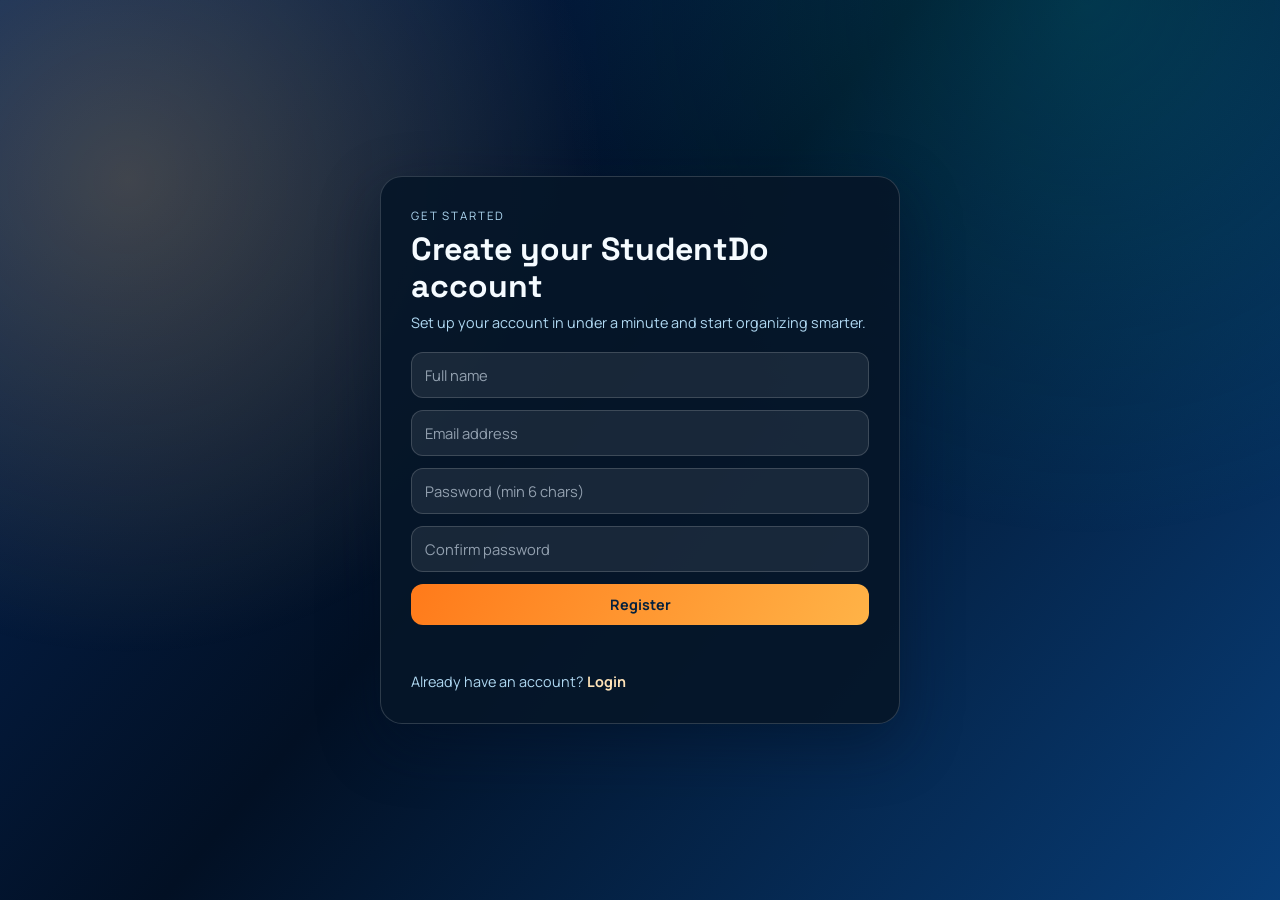
==== register.html @ 7a9e355e "update UI added login page" ====
<!DOCTYPE html>
<html lang="en">
<head>
    <meta charset="UTF-8">
    <meta name="viewport" content="width=device-width, initial-scale=1.0">
    <title>StudentDo | Register</title>
    <link rel="preconnect" href="https://fonts.googleapis.com">
    <link rel="preconnect" href="https://fonts.gstatic.com" crossorigin>
    <link href="https://fonts.googleapis.com/css2?family=Space+Grotesk:wght@400;500;700&family=Manrope:wght@400;600;700&display=swap" rel="stylesheet">
    <link rel="stylesheet" href="style.css">
</head>
<body class="auth-page">
    <section class="auth-card" aria-labelledby="registerTitle">
        <p class="eyebrow">Get Started</p>
        <h1 id="registerTitle">Create your StudentDo account</h1>
        <p class="auth-subtext">Set up your account in under a minute and start organizing smarter.</p>

        <form id="registerForm" class="auth-form">
            <input type="text" id="name" placeholder="Full name" autocomplete="name" required>
            <input type="email" id="email" placeholder="Email address" autocomplete="email" required>
            <input type="password" id="password" placeholder="Password (min 6 chars)" autocomplete="new-password" required>
            <input type="password" id="confirmPassword" placeholder="Confirm password" autocomplete="new-password" required>
            <button type="submit">Register</button>
            <p id="registerMessage" class="form-message" aria-live="polite"></p>
        </form>

        <p class="auth-links">Already have an account? <a href="login.html">Login</a></p>
    </section>

    <script src="auth.js"></script>
</body>
</html>
---- style.css ----
* {
    margin: 0;
    padding: 0;
    box-sizing: border-box;
}

:root {
    --bg-main: linear-gradient(130deg, #052659 0%, #021024 45%, #083d77 100%);
    --bg-overlay: radial-gradient(circle at 10% 20%, rgba(255, 190, 92, 0.24) 0%, rgba(255, 190, 92, 0) 35%), radial-gradient(circle at 85% 0%, rgba(0, 173, 181, 0.22) 0%, rgba(0, 173, 181, 0) 38%);
    --panel: rgba(8, 27, 48, 0.74);
    --panel-strong: rgba(6, 22, 41, 0.92);
    --panel-border: rgba(255, 255, 255, 0.16);
    --text: #f5fbff;
    --muted: #afd8f2;
    --accent: #ff7a1a;
    --accent-strong: #ffb347;
    --success: #67e8a3;
    --danger: #fb7185;
    --shadow: 0 20px 60px rgba(2, 16, 36, 0.45);
    --font-display: "Space Grotesk", "Segoe UI", sans-serif;
    --font-body: "Manrope", "Segoe UI", sans-serif;
}

body {
    min-height: 100vh;
    background: var(--bg-main);
    color: var(--text);
    font-family: var(--font-body);
    line-height: 1.5;
    position: relative;
}

body::before {
    content: "";
    position: fixed;
    inset: 0;
    background: var(--bg-overlay);
    z-index: -1;
}

.site-shell {
    width: min(1120px, 94vw);
    margin: 28px auto;
}

.topbar {
    display: flex;
    justify-content: space-between;
    align-items: center;
    gap: 12px;
    margin-bottom: 18px;
}

.brand {
    text-decoration: none;
    color: var(--text);
    font-family: var(--font-display);
    font-size: 1.6rem;
    font-weight: 700;
    letter-spacing: -0.04em;
}

.top-actions {
    display: flex;
    align-items: center;
    gap: 10px;
    flex-wrap: wrap;
}

.user-pill {
    border: 1px solid var(--panel-border);
    border-radius: 999px;
    padding: 8px 14px;
    font-size: 0.84rem;
    color: var(--muted);
    background: rgba(255, 255, 255, 0.08);
}

.container {
    background: linear-gradient(140deg, rgba(8, 27, 48, 0.88), rgba(8, 27, 48, 0.68));
    border: 1px solid var(--panel-border);
    border-radius: 24px;
    padding: 34px;
    box-shadow: var(--shadow);
    backdrop-filter: blur(14px);
    animation: rise-in 340ms ease;
}

.hero {
    margin-bottom: 24px;
}

.eyebrow {
    text-transform: uppercase;
    letter-spacing: 0.16em;
    font-size: 0.72rem;
    color: var(--muted);
    margin-bottom: 6px;
}

h1 {
    font-family: var(--font-display);
    font-size: clamp(1.75rem, 3.8vw, 2.65rem);
    margin-bottom: 8px;
    line-height: 1.15;
}

.tagline {
    color: var(--muted);
    font-size: 0.95rem;
    max-width: 60ch;
}

.input-section {
    display: grid;
    grid-template-columns: 1fr 130px 145px 130px;
    gap: 12px;
    margin-bottom: 22px;
}

input,
select,
button {
    font-family: var(--font-body);
}

input,
select {
    padding: 12px 13px;
    border-radius: 12px;
    border: 1px solid var(--panel-border);
    background: rgba(255, 255, 255, 0.08);
    color: var(--text);
    font-size: 0.92rem;
    outline: none;
    transition: border-color 150ms ease, background 150ms ease;
}

input:focus,
select:focus {
    border-color: rgba(255, 179, 71, 0.8);
    background: rgba(255, 255, 255, 0.13);
}

input::placeholder {
    color: rgba(229, 242, 255, 0.6);
}

button {
    border: none;
    border-radius: 12px;
    cursor: pointer;
    padding: 11px 14px;
    font-size: 0.9rem;
    font-weight: 700;
    color: #04213e;
    background: linear-gradient(120deg, var(--accent), var(--accent-strong));
    transition: transform 120ms ease, filter 150ms ease;
}

button:hover {
    transform: translateY(-1px);
    filter: brightness(1.06);
}

button:active {
    transform: translateY(0);
}

.ghost {
    background: transparent;
    border: 1px solid var(--panel-border);
    color: var(--text);
}

.icon-btn {
    min-width: 78px;
}

.toolbar {
    display: grid;
    grid-template-columns: auto 1fr 170px;
    gap: 12px;
    align-items: center;
    margin-bottom: 20px;
}

.filters {
    display: flex;
    gap: 8px;
    flex-wrap: wrap;
}

.chip {
    padding: 7px 12px;
    border-radius: 999px;
    border: 1px solid var(--panel-border);
    background: rgba(255, 255, 255, 0.08);
    color: var(--text);
    font-size: 0.8rem;
    font-weight: 600;
}

.chip.active {
    color: #032343;
    background: linear-gradient(120deg, #ffca80, #ffe1ad);
    border-color: transparent;
}

.stats {
    display: flex;
    justify-content: space-between;
    align-items: center;
    gap: 16px;
    margin-bottom: 20px;
    padding-bottom: 16px;
    border-bottom: 1px solid var(--panel-border);
}

.counts {
    color: var(--muted);
    margin-bottom: 8px;
    font-size: 0.82rem;
}

.progress {
    width: 240px;
    max-width: 100%;
    height: 7px;
    border-radius: 999px;
    overflow: hidden;
    border: 1px solid var(--panel-border);
    background: rgba(255, 255, 255, 0.1);
}

.progress span {
    display: block;
    height: 100%;
    width: 0;
    background: linear-gradient(120deg, #5de0e6, #67e8a3);
    transition: width 180ms ease;
}

.actions {
    display: flex;
    gap: 8px;
    flex-wrap: wrap;
}

ul {
    list-style: none;
    display: grid;
    gap: 10px;
}

li {
    background: rgba(255, 255, 255, 0.07);
    border: 1px solid var(--panel-border);
    border-radius: 14px;
    padding: 14px;
    display: grid;
    grid-template-columns: 1fr auto;
    gap: 12px;
    align-items: center;
    animation: rise-in 260ms ease;
}

li.completed .task-title {
    text-decoration: line-through;
    color: #b6d6eb;
}

.task-main {
    display: flex;
    flex-direction: column;
    gap: 7px;
}

.task-title {
    font-weight: 700;
    font-size: 0.98rem;
}

.meta {
    display: flex;
    gap: 8px;
    flex-wrap: wrap;
    color: var(--muted);
    font-size: 0.74rem;
    align-items: center;
}

.badge {
    padding: 3px 8px;
    border-radius: 999px;
    font-weight: 700;
    text-transform: uppercase;
    letter-spacing: 0.05em;
}

.badge.high {
    background: rgba(251, 113, 133, 0.22);
    color: #ffc2cc;
}

.badge.medium {
    background: rgba(255, 179, 71, 0.2);
    color: #ffe3b8;
}

.badge.low {
    background: rgba(103, 232, 163, 0.2);
    color: #b8ffdc;
}

.pill {
    border-radius: 999px;
    border: 1px solid var(--panel-border);
    padding: 3px 8px;
}

.timer {
    color: var(--muted);
}

.expired {
    color: var(--danger);
    font-weight: 700;
}

.actions-row {
    display: flex;
    gap: 7px;
}

.delete {
    background: rgba(251, 113, 133, 0.2);
    color: #ffdce3;
}

.complete-btn {
    background: rgba(103, 232, 163, 0.2);
    color: #dcffe9;
}

.complete-btn.completed {
    background: rgba(191, 219, 254, 0.2);
    color: #e0f2fe;
}

.empty-state {
    padding: 16px;
    text-align: center;
    border-radius: 12px;
    border: 1px dashed var(--panel-border);
    background: rgba(255, 255, 255, 0.05);
    color: var(--muted);
}

.auth-page {
    display: grid;
    place-items: center;
    padding: 24px;
}

.auth-card {
    width: min(520px, 100%);
    background: var(--panel-strong);
    border: 1px solid var(--panel-border);
    border-radius: 22px;
    padding: 30px;
    box-shadow: var(--shadow);
    animation: rise-in 300ms ease;
}

.auth-card h1 {
    font-size: clamp(1.5rem, 3.8vw, 2rem);
    margin-bottom: 8px;
}

.auth-subtext {
    color: var(--muted);
    margin-bottom: 18px;
    font-size: 0.9rem;
}

.auth-form {
    display: grid;
    gap: 12px;
}

.auth-links {
    margin-top: 14px;
    font-size: 0.9rem;
    color: var(--muted);
}

.auth-links a {
    color: #ffe3b8;
    text-decoration: none;
    font-weight: 700;
}

.form-message {
    min-height: 20px;
    font-size: 0.85rem;
    color: #ffd6a6;
}

.form-message.error {
    color: #ffc2cc;
}

.form-message.success {
    color: #bcf7da;
}

@media (max-width: 860px) {
    .input-section {
        grid-template-columns: 1fr 1fr;
    }

    .toolbar {
        grid-template-columns: 1fr;
    }

    .stats {
        flex-direction: column;
        align-items: flex-start;
    }

    .actions-row {
        flex-direction: column;
    }
}

@media (max-width: 580px) {
    .site-shell {
        width: min(96vw, 96vw);
    }

    .container,
    .auth-card {
        padding: 22px;
    }

    .topbar {
        flex-direction: column;
        align-items: flex-start;
    }

    .input-section {
        grid-template-columns: 1fr;
    }

    li {
        grid-template-columns: 1fr;
    }
}

body.light {
    --bg-main: linear-gradient(135deg, #f5f8ff 0%, #edf4ff 40%, #e4f1ff 100%);
    --bg-overlay: radial-gradient(circle at 12% 15%, rgba(255, 173, 94, 0.25) 0%, rgba(255, 173, 94, 0) 35%), radial-gradient(circle at 100% 0%, rgba(6, 182, 212, 0.2) 0%, rgba(6, 182, 212, 0) 40%);
    --panel: rgba(255, 255, 255, 0.88);
    --panel-strong: rgba(255, 255, 255, 0.95);
    --panel-border: rgba(2, 43, 74, 0.18);
    --text: #0b2a45;
    --muted: #3f6482;
    --shadow: 0 20px 45px rgba(65, 98, 133, 0.2);
}

@keyframes rise-in {
    from {
        opacity: 0;
        transform: translateY(12px);
    }

    to {
        opacity: 1;
        transform: translateY(0);
    }
}
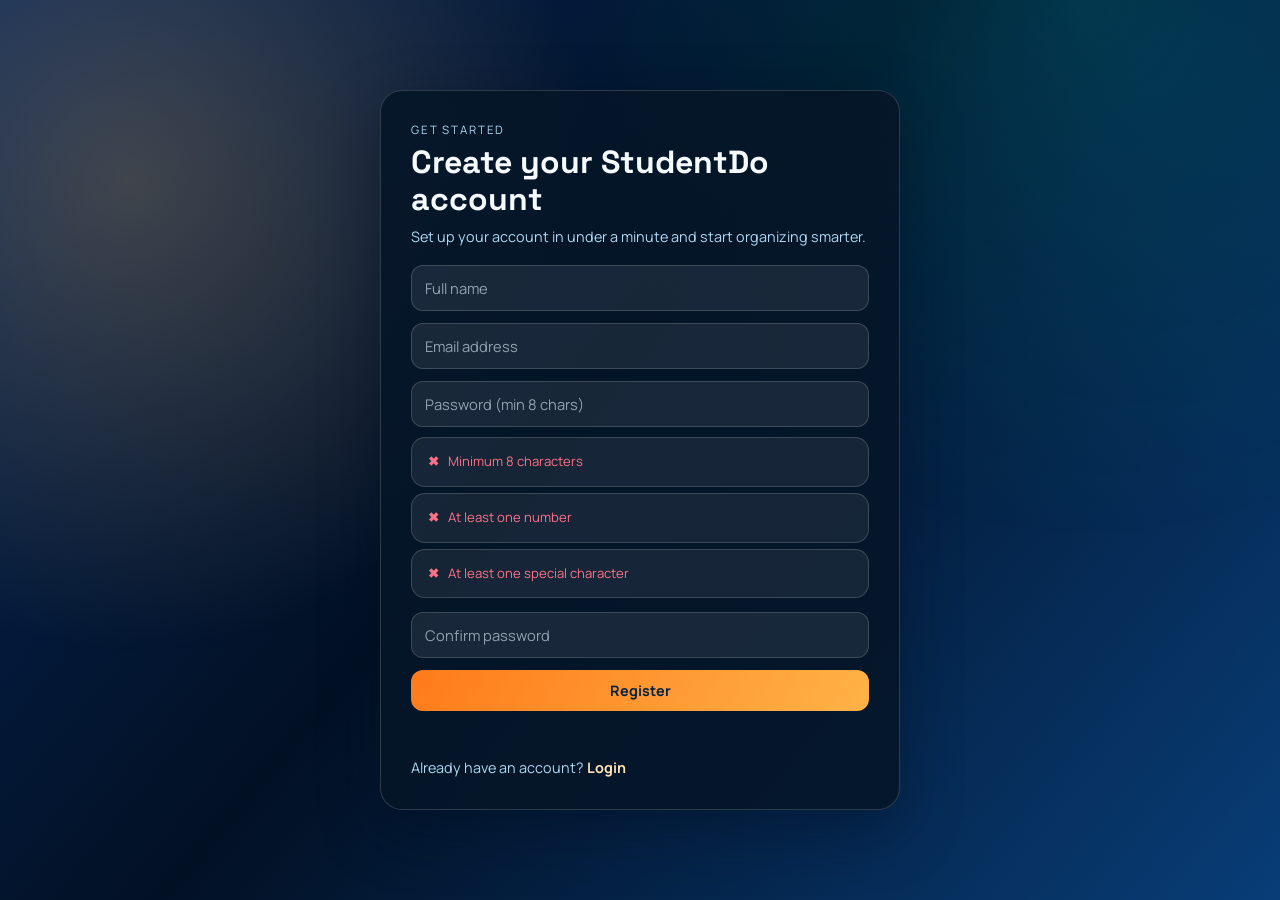
==== commit d45b0522: "register - password strength check" ====
--- a/register.html
+++ b/register.html
@@ -18,7 +18,12 @@
         <form id="registerForm" class="auth-form">
             <input type="text" id="name" placeholder="Full name" autocomplete="name" required>
             <input type="email" id="email" placeholder="Email address" autocomplete="email" required>
-            <input type="password" id="password" placeholder="Password (min 6 chars)" autocomplete="new-password" required>
+            <input type="password" id="password" placeholder="Password (min 8 chars)" autocomplete="new-password" required>
+            <ul class="password-rules" id="passwordRules" aria-live="polite">
+                <li id="rule-length" class="rule invalid"><span class="rule-icon" aria-hidden="true">✖</span> Minimum 8 characters</li>
+                <li id="rule-number" class="rule invalid"><span class="rule-icon" aria-hidden="true">✖</span> At least one number</li>
+                <li id="rule-special" class="rule invalid"><span class="rule-icon" aria-hidden="true">✖</span> At least one special character</li>
+            </ul>
             <input type="password" id="confirmPassword" placeholder="Confirm password" autocomplete="new-password" required>
             <button type="submit">Register</button>
             <p id="registerMessage" class="form-message" aria-live="polite"></p>
--- a/style.css
+++ b/style.css
@@ -142,6 +142,25 @@
     background: rgba(255, 255, 255, 0.13);
 }
 
+select {
+    appearance: none;
+    -webkit-appearance: none;
+    -moz-appearance: none;
+    background-image: linear-gradient(120deg, transparent 0%, transparent 60%, rgba(255,255,255,0.08) 100%);
+    cursor: pointer;
+}
+
+select:focus,
+select:focus-visible {
+    outline: 2px solid var(--accent);
+    outline-offset: 2px;
+}
+
+option {
+    background: #0f172a;
+    color: #f8fafc;
+}
+
 input::placeholder {
     color: rgba(229, 242, 255, 0.6);
 }
@@ -389,6 +408,35 @@
     gap: 12px;
 }
 
+.password-rules {
+    list-style: none;
+    display: grid;
+    gap: 6px;
+    margin: -2px 0 2px;
+    padding: 0;
+}
+
+.rule {
+    display: flex;
+    align-items: center;
+    gap: 8px;
+    font-size: 0.82rem;
+}
+
+.rule-icon {
+    font-weight: 700;
+    width: 14px;
+    text-align: center;
+}
+
+.rule.valid {
+    color: var(--success);
+}
+
+.rule.invalid {
+    color: var(--danger);
+}
+
 .auth-links {
     margin-top: 14px;
     font-size: 0.9rem;
@@ -469,6 +517,113 @@
     --shadow: 0 20px 45px rgba(65, 98, 133, 0.2);
 }
 
+body.light .container,
+body.light .auth-card {
+    background: linear-gradient(180deg, rgba(255, 255, 255, 0.96), rgba(249, 252, 255, 0.94));
+    border-color: rgba(89, 120, 148, 0.28);
+}
+
+body.light input,
+body.light select {
+    background: #ffffff;
+    color: #102a43;
+    border-color: rgba(89, 120, 148, 0.28);
+}
+
+body.light input::placeholder {
+    color: #5f7994;
+}
+
+body.light select option {
+    color: #102a43;
+    background: #ffffff;
+}
+
+body.light .chip {
+    background: #eef4fb;
+    color: #0b2a45;
+    border-color: rgba(89, 120, 148, 0.28);
+}
+
+body.light .chip.active {
+    color: #ffffff;
+}
+
+body.light .progress {
+    background: #dde7f2;
+    border-color: rgba(89, 120, 148, 0.28);
+}
+
+body.light li,
+body.light .empty-state {
+    background: #ffffff;
+    border-color: rgba(89, 120, 148, 0.24);
+}
+
+body.light li.completed .task-title {
+    color: #5f7994;
+}
+
+body.light .ghost {
+    background: rgba(255, 255, 255, 0.7);
+    color: #0b2a45;
+    border-color: rgba(89, 120, 148, 0.28);
+}
+
+body.light .delete {
+    background: rgba(251, 113, 133, 0.14);
+    color: #9f1239;
+}
+
+body.light .complete-btn {
+    background: rgba(22, 163, 74, 0.14);
+    color: #166534;
+}
+
+body.light .complete-btn.completed {
+    background: rgba(148, 163, 184, 0.22);
+    color: #334155;
+}
+
+body.light .badge.high {
+    background: rgba(251, 113, 133, 0.16);
+    color: #be123c;
+}
+
+body.light .badge.medium {
+    background: rgba(37, 99, 235, 0.16);
+    color: #1d4ed8;
+}
+
+body.light .badge.low {
+    background: rgba(22, 163, 74, 0.16);
+    color: #166534;
+}
+
+body.light .auth-links a {
+    color: #0f766e;
+}
+
+body.light .form-message {
+    color: #0f766e;
+}
+
+body.light .form-message.error {
+    color: #b91c1c;
+}
+
+body.light .form-message.success {
+    color: #166534;
+}
+
+body.light .rule.valid {
+    color: #166534;
+}
+
+body.light .rule.invalid {
+    color: #b91c1c;
+}
+
 @keyframes rise-in {
     from {
         opacity: 0;
@@ -479,4 +634,4 @@
         opacity: 1;
         transform: translateY(0);
     }
-}+}
